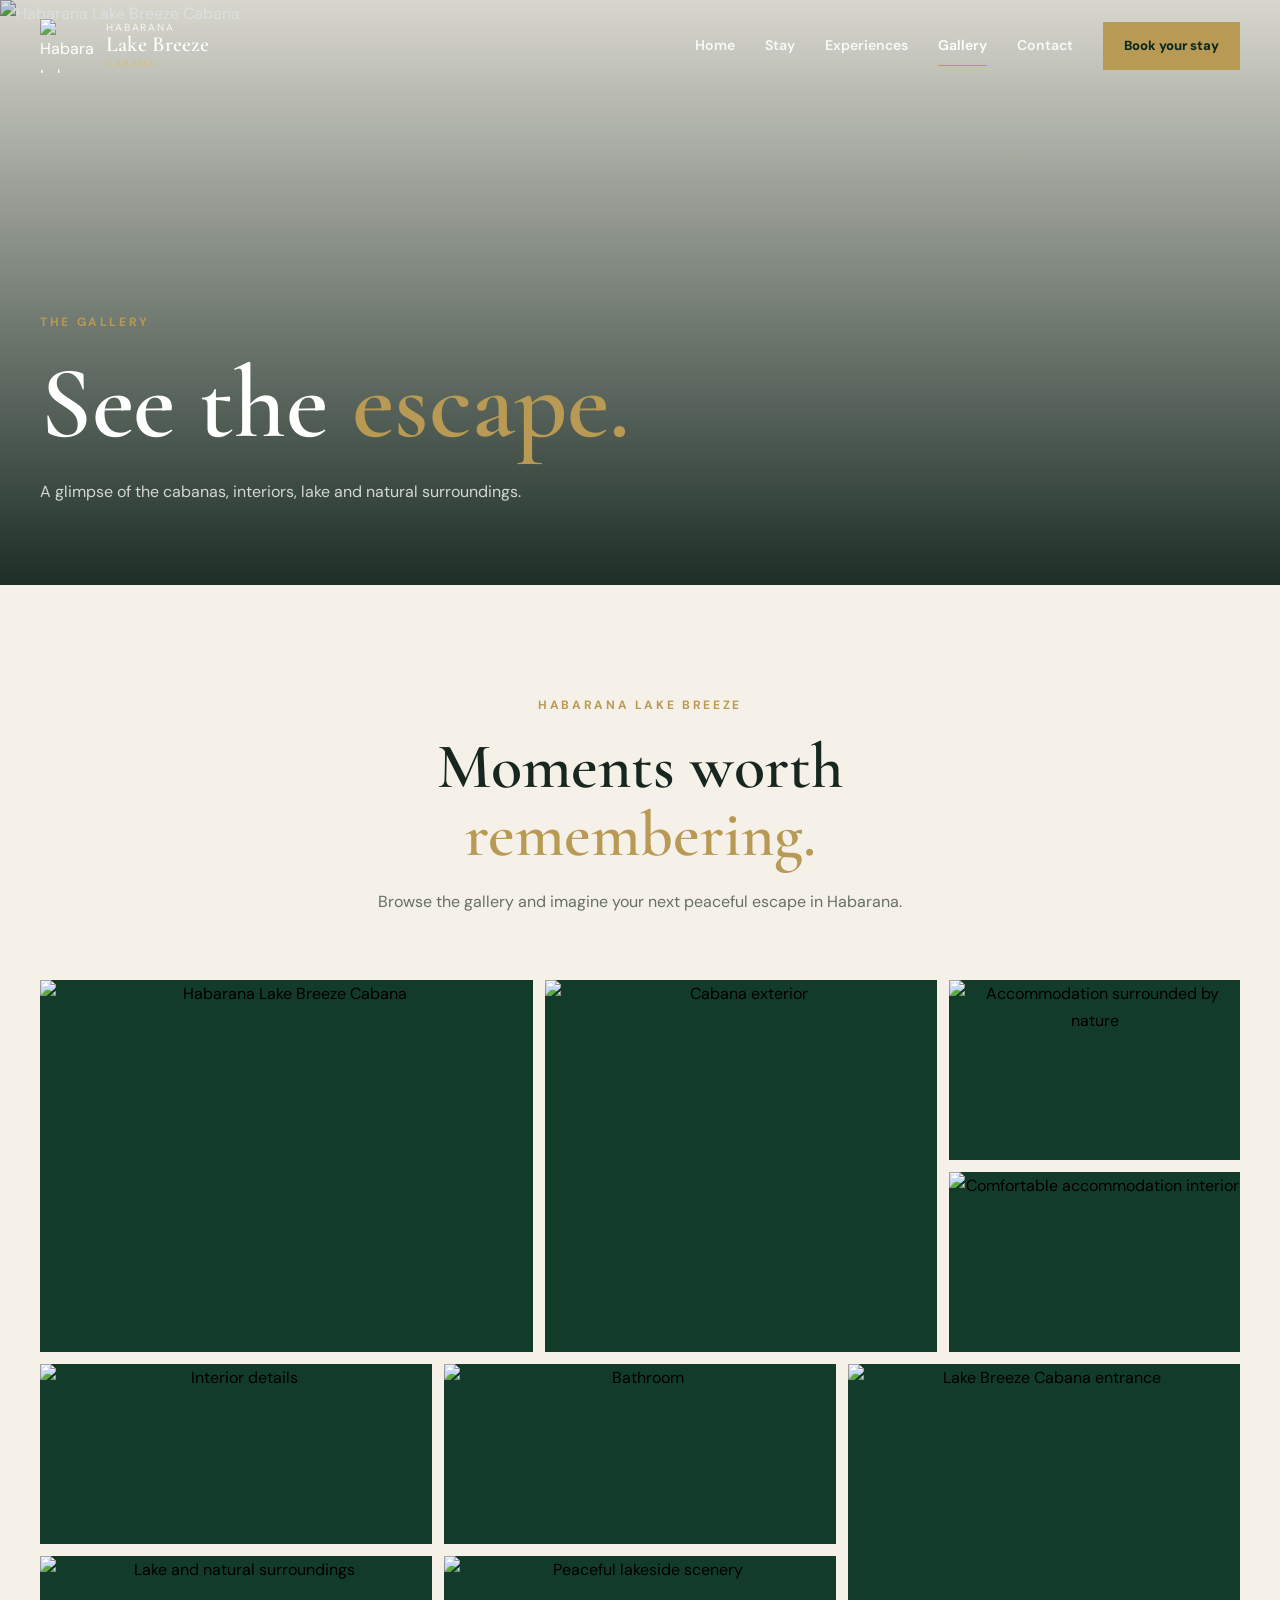
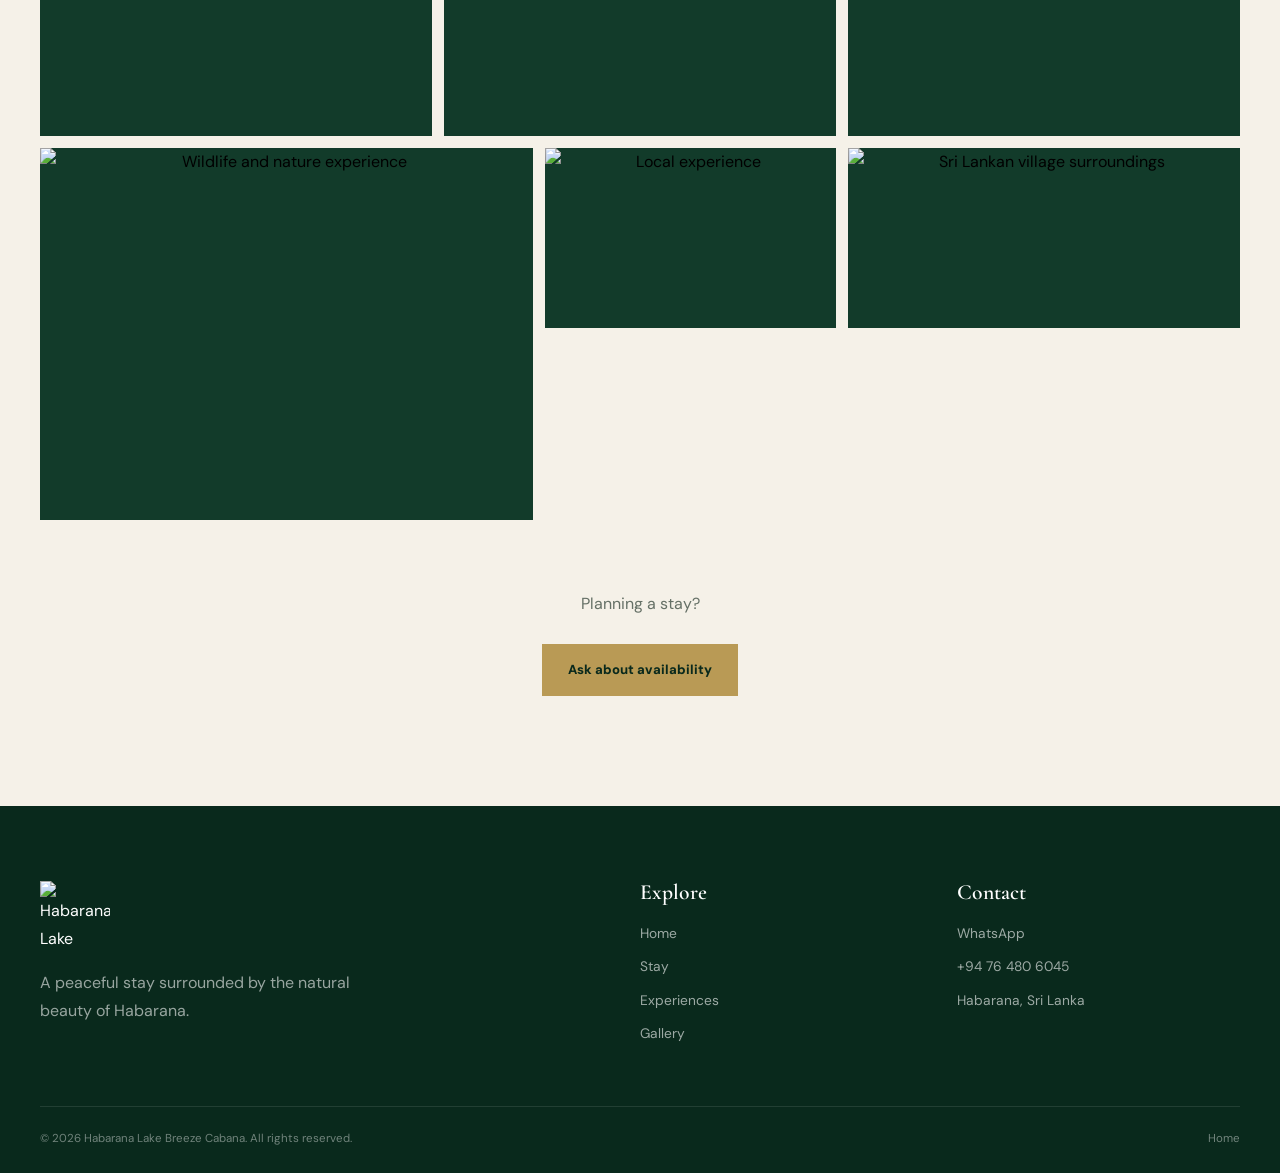
==== gallery.html @ 5d176e60 "Add gallery.html for image gallery page This file contains the HTML structure and styling for the ga" ====
<!DOCTYPE html>
<html lang="en">
<head>

    <meta charset="UTF-8">

    <meta
        name="viewport"
        content="width=device-width, initial-scale=1.0"
    >

    <meta
        name="description"
        content="Explore the accommodation, lake, nature and surroundings of Habarana Lake Breeze Cabana."
    >

    <meta
        name="author"
        content="Habarana Lake Breeze Cabana"
    >

    <meta
        property="og:title"
        content="Gallery | Habarana Lake Breeze Cabana"
    >

    <meta
        property="og:description"
        content="Take a look around Habarana Lake Breeze Cabana."
    >

    <meta
        property="og:image"
        content="images/cottage-1.jpg"
    >

    <meta
        name="theme-color"
        content="#123b2a"
    >

    <title>
        Gallery | Habarana Lake Breeze Cabana
    </title>

    <link
        rel="icon"
        href="favicon.png"
    >

    <link
        rel="preconnect"
        href="https://fonts.googleapis.com"
    >

    <link
        rel="preconnect"
        href="https://fonts.gstatic.com"
        crossorigin
    >

    <link
        href="https://fonts.googleapis.com/css2?family=Cormorant+Garamond:wght@400;500;600;700&family=DM+Sans:wght@400;500;600;700&display=swap"
        rel="stylesheet"
    >

    <link
        rel="stylesheet"
        href="css/style.css"
    >

    <style>

        /* =====================================================
           GALLERY PAGE
        ===================================================== */

        .page-hero {
            min-height: 65vh;

            position: relative;

            display: flex;
            align-items: flex-end;

            isolation: isolate;

            color: #fff;
        }

        .page-hero-image,
        .page-hero-overlay {
            position: absolute;
            inset: 0;

            z-index: -2;
        }

        .page-hero-image img {
            width: 100%;
            height: 100%;

            object-fit: cover;
        }

        .page-hero-overlay {
            z-index: -1;

            background:
                linear-gradient(
                    to top,
                    rgba(5,25,17,.9),
                    rgba(5,25,17,.12)
                );
        }

        .page-hero-content {
            padding-bottom: 80px;
        }

        .page-hero-content p:not(.eyebrow) {
            max-width: 650px;

            color: rgba(255,255,255,.78);

            margin-top: 20px;
        }


        /* Gallery intro */

        .gallery-intro {
            max-width: 750px;

            margin: 0 auto;

            text-align: center;
        }

        .gallery-intro p:not(.eyebrow) {
            margin-top: 20px;
        }


        /* Gallery */

        .full-gallery {
            margin-top: 65px;

            display: grid;

            grid-template-columns:
                repeat(12, 1fr);

            grid-auto-rows: 180px;

            gap: 12px;
        }

        .gallery-item {
            position: relative;

            overflow: hidden;

            border: 0;

            padding: 0;

            background: #123b2a;

            cursor: pointer;
        }

        .gallery-item img {
            width: 100%;
            height: 100%;

            object-fit: cover;

            transition:
                transform 700ms ease,
                filter 500ms ease;
        }

        .gallery-item:hover img {
            transform: scale(1.055);

            filter: brightness(.76);
        }

        .gallery-item::after {
            content: "View";

            position: absolute;

            left: 50%;
            top: 50%;

            transform:
                translate(-50%, -45%);

            opacity: 0;

            color: #fff;

            font-size: .72rem;
            font-weight: 800;

            letter-spacing: .14em;
            text-transform: uppercase;

            transition:
                opacity 300ms ease,
                transform 300ms ease;
        }

        .gallery-item:hover::after {
            opacity: 1;

            transform:
                translate(-50%, -50%);
        }


        /* Layout */

        .gallery-item:nth-child(1) {
            grid-column: span 5;
            grid-row: span 2;
        }

        .gallery-item:nth-child(2) {
            grid-column: span 4;
            grid-row: span 2;
        }

        .gallery-item:nth-child(3) {
            grid-column: span 3;
        }

        .gallery-item:nth-child(4) {
            grid-column: span 3;
        }

        .gallery-item:nth-child(5) {
            grid-column: span 4;
        }

        .gallery-item:nth-child(6) {
            grid-column: span 4;
        }

        .gallery-item:nth-child(7) {
            grid-column: span 4;
            grid-row: span 2;
        }

        .gallery-item:nth-child(8) {
            grid-column: span 4;
        }

        .gallery-item:nth-child(9) {
            grid-column: span 4;
        }

        .gallery-item:nth-child(10) {
            grid-column: span 5;
            grid-row: span 2;
        }

        .gallery-item:nth-child(11) {
            grid-column: span 3;
        }

        .gallery-item:nth-child(12) {
            grid-column: span 4;
        }


        /* Lightbox */

        .lightbox {
            position: fixed;

            inset: 0;

            z-index: 5000;

            display: flex;

            align-items: center;
            justify-content: center;

            padding: 25px;

            background:
                rgba(3, 17, 11, .96);

            opacity: 0;
            visibility: hidden;

            pointer-events: none;

            transition:
                opacity 300ms ease,
                visibility 300ms ease;
        }

        .lightbox.open {
            opacity: 1;
            visibility: visible;

            pointer-events: auto;
        }

        .lightbox-image {
            max-width: min(1200px, 92vw);
            max-height: 82vh;

            width: auto;
            height: auto;

            object-fit: contain;

            box-shadow:
                0 30px 100px rgba(0,0,0,.4);
        }

        .lightbox-caption {
            position: absolute;

            left: 50%;
            bottom: 30px;

            transform: translateX(-50%);

            width: min(700px, 80vw);

            text-align: center;

            color: rgba(255,255,255,.78);

            font-size: .85rem;
        }

        .lightbox-close,
        .lightbox-prev,
        .lightbox-next {
            position: absolute;

            display: grid;

            place-items: center;

            border: 1px solid rgba(255,255,255,.22);

            background:
                rgba(255,255,255,.07);

            color: #fff;

            transition:
                background 200ms ease,
                transform 200ms ease;
        }

        .lightbox-close {
            top: 22px;
            right: 22px;

            width: 48px;
            height: 48px;

            font-size: 1.4rem;
        }

        .lightbox-prev,
        .lightbox-next {
            top: 50%;

            width: 50px;
            height: 50px;

            transform: translateY(-50%);

            font-size: 1.3rem;
        }

        .lightbox-prev {
            left: 22px;
        }

        .lightbox-next {
            right: 22px;
        }

        .lightbox-close:hover,
        .lightbox-prev:hover,
        .lightbox-next:hover {
            background:
                rgba(255,255,255,.15);
        }

        .lightbox-prev:active,
        .lightbox-next:active {
            transform:
                translateY(-50%) scale(.94);
        }


        /* Counter */

        .lightbox-counter {
            position: absolute;

            top: 30px;
            left: 50%;

            transform: translateX(-50%);

            color: rgba(255,255,255,.55);

            font-size: .72rem;
            font-weight: 700;

            letter-spacing: .12em;
        }


        /* CTA */

        .gallery-cta {
            margin-top: 70px;

            text-align: center;
        }


        @media (max-width: 900px) {

            .full-gallery {
                grid-template-columns:
                    repeat(6, 1fr);

                grid-auto-rows: 160px;
            }

            .gallery-item:nth-child(n) {
                grid-column: span 3;
                grid-row: span 1;
            }

            .gallery-item:nth-child(1),
            .gallery-item:nth-child(2),
            .gallery-item:nth-child(7),
            .gallery-item:nth-child(10) {
                grid-column: span 6;
                grid-row: span 2;
            }

            .lightbox-prev {
                left: 10px;
            }

            .lightbox-next {
                right: 10px;
            }

        }


        @media (max-width: 600px) {

            .page-hero {
                min-height: 580px;
            }

            .page-hero-content {
                padding-bottom: 55px;
            }

            .full-gallery {
                grid-template-columns:
                    repeat(2, 1fr);

                grid-auto-rows: 150px;

                gap: 8px;
            }

            .gallery-item:nth-child(n) {
                grid-column: span 1;
                grid-row: span 1;
            }

            .gallery-item:nth-child(1),
            .gallery-item:nth-child(4),
            .gallery-item:nth-child(7),
            .gallery-item:nth-child(10) {
                grid-column: span 2;
                grid-row: span 2;
            }

            .lightbox {
                padding: 15px;
            }

            .lightbox-image {
                max-width: 94vw;
                max-height: 72vh;
            }

            .lightbox-prev,
            .lightbox-next {
                width: 42px;
                height: 42px;

                top: auto;
                bottom: 70px;
            }

            .lightbox-prev {
                left: 25%;
            }

            .lightbox-next {
                right: 25%;
            }

            .lightbox-counter {
                top: 25px;
            }

            .lightbox-caption {
                bottom: 22px;

                font-size: .72rem;
            }

        }

    </style>

</head>


<body>


<!-- =====================================================
     HEADER
===================================================== -->

<header
    class="site-header"
    id="siteHeader"
>

    <div class="container header-inner">

        <a
            href="index.html"
            class="brand"
            aria-label="Habarana Lake Breeze Cabana home"
        >

            <img
                src="images/logo.png"
                alt="Habarana Lake Breeze Cabana logo"
                class="brand-logo"
            >

            <div class="brand-text">

                <span>
                    Habarana
                </span>

                <strong>
                    Lake Breeze
                </strong>

                <small>
                    Cabana
                </small>

            </div>

        </a>


        <button
            class="menu-toggle"
            id="menuToggle"
            type="button"
            aria-label="Open navigation menu"
            aria-expanded="false"
        >

            <span></span>
            <span></span>
            <span></span>

        </button>


        <nav
            class="main-nav"
            id="mainNav"
            aria-label="Main navigation"
        >

            <a
                href="index.html"
                class="nav-link"
            >
                Home
            </a>

            <a
                href="rooms.html"
                class="nav-link"
            >
                Stay
            </a>

            <a
                href="activities.html"
                class="nav-link"
            >
                Experiences
            </a>

            <a
                href="gallery.html"
                class="nav-link active"
            >
                Gallery
            </a>

            <a
                href="contact.html"
                class="nav-link"
            >
                Contact
            </a>

            <a
                href="https://wa.me/94764806045"
                class="nav-book"
                target="_blank"
                rel="noopener noreferrer"
            >
                Book your stay
            </a>

        </nav>

    </div>

</header>


<main>


<!-- =====================================================
     HERO
===================================================== -->

<section class="page-hero">

    <div class="page-hero-image">

        <img
            src="images/cottage-1.jpg"
            alt="Habarana Lake Breeze Cabana"
        >

    </div>


    <div class="page-hero-overlay"></div>


    <div class="container page-hero-content">

        <p class="eyebrow">
            The gallery
        </p>

        <h1>
            See the
            <span>escape.</span>
        </h1>

        <p>
            A glimpse of the cabanas, interiors,
            lake and natural surroundings.
        </p>

    </div>

</section>


<!-- =====================================================
     GALLERY
===================================================== -->

<section class="section">

    <div class="container">

        <div class="gallery-intro">

            <p class="eyebrow">
                Habarana Lake Breeze
            </p>

            <h2>
                Moments worth
                <span>remembering.</span>
            </h2>

            <p>
                Browse the gallery and imagine your
                next peaceful escape in Habarana.
            </p>

        </div>


        <div
            class="full-gallery"
            id="fullGallery"
        >


            <button
                class="gallery-item"
                type="button"
                data-image="images/cottage-1.jpg"
                data-caption="Habarana Lake Breeze Cabana"
            >

                <img
                    src="images/cottage-1.jpg"
                    alt="Habarana Lake Breeze Cabana"
                    loading="lazy"
                >

            </button>


            <button
                class="gallery-item"
                type="button"
                data-image="images/cottage-2.jpg"
                data-caption="Cabana exterior"
            >

                <img
                    src="images/cottage-2.jpg"
                    alt="Cabana exterior"
                    loading="lazy"
                >

            </button>


            <button
                class="gallery-item"
                type="button"
                data-image="images/cottage-3.jpg"
                data-caption="Accommodation surrounded by nature"
            >

                <img
                    src="images/cottage-3.jpg"
                    alt="Accommodation surrounded by nature"
                    loading="lazy"
                >

            </button>


            <button
                class="gallery-item"
                type="button"
                data-image="images/interior-1.jpg"
                data-caption="Comfortable interior"
            >

                <img
                    src="images/interior-1.jpg"
                    alt="Comfortable accommodation interior"
                    loading="lazy"
                >

            </button>


            <button
                class="gallery-item"
                type="button"
                data-image="images/interior-2.jpg"
                data-caption="Interior details"
            >

                <img
                    src="images/interior-2.jpg"
                    alt="Interior details"
                    loading="lazy"
                >

            </button>


            <button
                class="gallery-item"
                type="button"
                data-image="images/bathroom.jpg"
                data-caption="Bathroom"
            >

                <img
                    src="images/bathroom.jpg"
                    alt="Bathroom"
                    loading="lazy"
                >

            </button>


            <button
                class="gallery-item"
                type="button"
                data-image="images/entrance.jpg"
                data-caption="Lake Breeze Cabana entrance"
            >

                <img
                    src="images/entrance.jpg"
                    alt="Lake Breeze Cabana entrance"
                    loading="lazy"
                >

            </button>


            <button
                class="gallery-item"
                type="button"
                data-image="images/lake-1.jpg"
                data-caption="Lake and natural surroundings"
            >

                <img
                    src="images/lake-1.jpg"
                    alt="Lake and natural surroundings"
                    loading="lazy"
                >

            </button>


            <button
                class="gallery-item"
                type="button"
                data-image="images/lake-2.jpg"
                data-caption="Peaceful lakeside scenery"
            >

                <img
                    src="images/lake-2.jpg"
                    alt="Peaceful lakeside scenery"
                    loading="lazy"
                >

            </button>


            <button
                class="gallery-item"
                type="button"
                data-image="images/activity-1.jpg"
                data-caption="Wildlife and nature experience"
            >

                <img
                    src="images/activity-1.jpg"
                    alt="Wildlife and nature experience"
                    loading="lazy"
                >

            </button>


            <button
                class="gallery-item"
                type="button"
                data-image="images/activity-2.jpg"
                data-caption="Local experience"
            >

                <img
                    src="images/activity-2.jpg"
                    alt="Local experience"
                    loading="lazy"
                >

            </button>


            <button
                class="gallery-item"
                type="button"
                data-image="images/village.jpg"
                data-caption="Sri Lankan village surroundings"
            >

                <img
                    src="images/village.jpg"
                    alt="Sri Lankan village surroundings"
                    loading="lazy"
                >

            </button>


        </div>


        <div class="gallery-cta">

            <p>
                Planning a stay?
            </p>

            <br>

            <a
                href="https://wa.me/94764806045"
                class="btn btn-primary"
                target="_blank"
                rel="noopener noreferrer"
            >
                Ask about availability
            </a>

        </div>

    </div>

</section>

</main>


<!-- =====================================================
     LIGHTBOX
===================================================== -->

<div
    class="lightbox"
    id="lightbox"
    role="dialog"
    aria-modal="true"
    aria-label="Image viewer"
>

    <button
        class="lightbox-close"
        id="lightboxClose"
        type="button"
        aria-label="Close image viewer"
    >
        ×
    </button>


    <button
        class="lightbox-prev"
        id="lightboxPrev"
        type="button"
        aria-label="Previous image"
    >
        ←
    </button>


    <img
        class="lightbox-image"
        id="lightboxImage"
        src=""
        alt=""
    >


    <button
        class="lightbox-next"
        id="lightboxNext"
        type="button"
        aria-label="Next image"
    >
        →
    </button>


    <div
        class="lightbox-counter"
        id="lightboxCounter"
    >
        1 / 1
    </div>


    <p
        class="lightbox-caption"
        id="lightboxCaption"
    ></p>

</div>


<!-- =====================================================
     FOOTER
===================================================== -->

<footer class="site-footer">

    <div class="container footer-grid">

        <div class="footer-brand">

            <img
                src="images/logo.png"
                alt="Habarana Lake Breeze Cabana"
            >

            <p>
                A peaceful stay surrounded by
                the natural beauty of Habarana.
            </p>

        </div>


        <div class="footer-column">

            <h3>
                Explore
            </h3>

            <a href="index.html">
                Home
            </a>

            <a href="rooms.html">
                Stay
            </a>

            <a href="activities.html">
                Experiences
            </a>

            <a href="gallery.html">
                Gallery
            </a>

        </div>


        <div class="footer-column">

            <h3>
                Contact
            </h3>

            <a
                href="https://wa.me/94764806045"
                target="_blank"
                rel="noopener noreferrer"
            >
                WhatsApp
            </a>

            <a href="tel:+94764806045">
                +94 76 480 6045
            </a>

            <a href="contact.html">
                Habarana, Sri Lanka
            </a>

        </div>

    </div>


    <div class="container footer-bottom">

        <p>
            © <span id="currentYear"></span>
            Habarana Lake Breeze Cabana.
            All rights reserved.
        </p>

        <a href="index.html">
            Home
        </a>

    </div>

</footer>


<button
    class="back-to-top"
    id="backToTop"
    type="button"
    aria-label="Back to top"
>
    ↑
</button>


<script src="js/script.js"></script>


<!-- =====================================================
     GALLERY JAVASCRIPT
===================================================== -->

<script>

"use strict";


const galleryItems =
    Array.from(
        document.querySelectorAll(".gallery-item")
    );

const lightbox =
    document.getElementById("lightbox");

const lightboxImage =
    document.getElementById("lightboxImage");

const lightboxCaption =
    document.getElementById("lightboxCaption");

const lightboxCounter =
    document.getElementById("lightboxCounter");

const lightboxClose =
    document.getElementById("lightboxClose");

const lightboxPrev =
    document.getElementById("lightboxPrev");

const lightboxNext =
    document.getElementById("lightboxNext");


let currentImage = 0;


function showImage(index) {

    if (!galleryItems.length) {
        return;
    }

    currentImage =
        (index + galleryItems.length)
        % galleryItems.length;


    const item =
        galleryItems[currentImage];

    const image =
        item.dataset.image;

    const caption =
        item.dataset.caption || "";


    lightboxImage.src = image;

    lightboxImage.alt = caption;

    lightboxCaption.textContent =
        caption;

    lightboxCounter.textContent =
        `${currentImage + 1} / ${galleryItems.length}`;

}


function openLightbox(index) {

    showImage(index);

    lightbox.classList.add("open");

    document.body.classList.add(
        "menu-open"
    );

    lightboxClose.focus();

}


function closeLightbox() {

    lightbox.classList.remove("open");

    document.body.classList.remove(
        "menu-open"
    );

    lightboxImage.src = "";

}


function nextImage() {

    showImage(currentImage + 1);

}


function previousImage() {

    showImage(currentImage - 1);

}


galleryItems.forEach(
    (item, index) => {

        item.addEventListener(
            "click",
            () => openLightbox(index)
        );

    }
);


lightboxClose.addEventListener(
    "click",
    closeLightbox
);


lightboxNext.addEventListener(
    "click",
    nextImage
);


lightboxPrev.addEventListener(
    "click",
    previousImage
);


lightbox.addEventListener(
    "click",
    event => {

        if (
            event.target === lightbox
        ) {
            closeLightbox();
        }

    }
);


document.addEventListener(
    "keydown",
    event => {

        if (
            !lightbox.classList.contains("open")
        ) {
            return;
        }


        if (event.key === "Escape") {
            closeLightbox();
        }


        if (event.key === "ArrowRight") {
            nextImage();
        }


        if (event.key === "ArrowLeft") {
            previousImage();
        }

    }
);


/* Touch swipe support */

let touchStartX = 0;
let touchEndX = 0;


lightbox.addEventListener(
    "touchstart",
    event => {

        touchStartX =
            event.changedTouches[0].screenX;

    },
    { passive: true }
);


lightbox.addEventListener(
    "touchend",
    event => {

        touchEndX =
            event.changedTouches[0].screenX;


        const difference =
            touchEndX - touchStartX;


        if (Math.abs(difference) < 50) {
            return;
        }


        if (difference < 0) {
            nextImage();
        } else {
            previousImage();
        }

    },
    { passive: true }
);

</script>

</body>
  </html>
---- css/style.css ----
/* =========================================================
   HABARANA LAKE BREEZE CABANA
   MASTER STYLESHEET
========================================================= */

/* =========================================================
   1. RESET
========================================================= */

*,
*::before,
*::after {
    box-sizing: border-box;
    margin: 0;
    padding: 0;
}

html {
    scroll-behavior: smooth;
}

body {
    font-family: "DM Sans", sans-serif;
    background: #f5f1e8;
    color: #17271f;
    line-height: 1.7;
    overflow-x: hidden;
}

body.menu-open {
    overflow: hidden;
}

img {
    display: block;
    width: 100%;
    max-width: 100%;
}

a {
    color: inherit;
    text-decoration: none;
}

button,
input,
textarea,
select {
    font: inherit;
}

button {
    cursor: pointer;
}

::selection {
    background: #1d563d;
    color: #fff;
}


/* =========================================================
   2. VARIABLES
========================================================= */

:root {
    --green-950: #09291c;
    --green-900: #0d3323;
    --green-800: #123b2a;
    --green-700: #1d563d;
    --green-600: #2d6a4b;

    --cream: #f5f1e8;
    --cream-light: #fbf9f3;
    --cream-dark: #e9e1d1;

    --gold: #b99a55;
    --gold-light: #d4bd82;

    --text: #17271f;
    --muted: #657066;
    --white: #ffffff;

    --container: 1200px;

    --shadow-soft:
        0 20px 60px rgba(9, 41, 28, 0.08);

    --shadow-card:
        0 18px 50px rgba(9, 41, 28, 0.10);

    --transition:
        300ms cubic-bezier(.2,.8,.2,1);
}


/* =========================================================
   3. GLOBAL
========================================================= */

.container {
    width: min(
        calc(100% - 40px),
        var(--container)
    );

    margin-inline: auto;
}

.section {
    padding: 110px 0;
}

.eyebrow {
    color: var(--gold);
    font-size: 0.75rem;
    font-weight: 700;
    letter-spacing: 0.22em;
    text-transform: uppercase;
    margin-bottom: 18px;
}

h1,
h2,
h3 {
    font-family: "Cormorant Garamond", serif;
    font-weight: 600;
    line-height: 1.05;
}

h1 {
    font-size: clamp(4rem, 8vw, 7.8rem);
}

h2 {
    font-size: clamp(3rem, 5vw, 5.2rem);
}

h3 {
    font-size: 2rem;
}

h1 span,
h2 span {
    color: var(--gold);
}

p {
    color: var(--muted);
}

.text-link {
    display: inline-flex;
    align-items: center;
    gap: 10px;

    color: var(--green-800);

    font-weight: 700;

    border-bottom: 1px solid var(--gold);

    padding-bottom: 5px;

    transition:
        gap var(--transition),
        color var(--transition);
}

.text-link:hover {
    gap: 16px;
    color: var(--green-600);
}


/* =========================================================
   4. HEADER
========================================================= */

.site-header {
    position: fixed;
    inset: 0 0 auto 0;
    z-index: 1000;

    transition:
        background var(--transition),
        box-shadow var(--transition),
        padding var(--transition);
}

.site-header.scrolled {
    background: rgba(9, 41, 28, 0.94);
    backdrop-filter: blur(18px);
    box-shadow: 0 10px 40px rgba(0, 0, 0, 0.12);
}

.header-inner {
    min-height: 92px;

    display: flex;
    align-items: center;
    justify-content: space-between;

    gap: 30px;
}

.brand {
    display: flex;
    align-items: center;
    gap: 12px;

    color: #fff;

    z-index: 1002;
}

.brand-logo {
    width: 54px;
    height: 54px;

    object-fit: contain;
}

.brand-text {
    display: flex;
    flex-direction: column;

    line-height: 1;
}

.brand-text span {
    font-size: 0.65rem;
    letter-spacing: 0.18em;
    text-transform: uppercase;
    opacity: 0.8;
}

.brand-text strong {
    font-family: "Cormorant Garamond", serif;
    font-size: 1.35rem;
    font-weight: 600;
}

.brand-text small {
    color: var(--gold-light);
    font-size: 0.6rem;
    letter-spacing: 0.2em;
    text-transform: uppercase;
    margin-top: 4px;
}

.main-nav {
    display: flex;
    align-items: center;
    gap: 30px;
}

.nav-link {
    position: relative;

    color: rgba(255,255,255,.88);

    font-size: 0.88rem;
    font-weight: 600;

    transition: color var(--transition);
}

.nav-link::after {
    content: "";

    position: absolute;
    left: 0;
    bottom: -8px;

    width: 0;
    height: 1px;

    background: var(--gold);

    transition: width var(--transition);
}

.nav-link:hover,
.nav-link.active {
    color: #fff;
}

.nav-link:hover::after,
.nav-link.active::after {
    width: 100%;
}

.nav-book {
    background: var(--gold);
    color: var(--green-950);

    padding: 13px 21px;

    font-size: 0.82rem;
    font-weight: 800;

    transition:
        transform var(--transition),
        background var(--transition);
}

.nav-book:hover {
    transform: translateY(-2px);
    background: var(--gold-light);
}

.menu-toggle {
    display: none;

    width: 46px;
    height: 46px;

    border: 1px solid rgba(255,255,255,.35);
    background: transparent;

    align-items: center;
    justify-content: center;
    flex-direction: column;
    gap: 5px;

    z-index: 1002;
}

.menu-toggle span {
    width: 20px;
    height: 1px;
    background: #fff;

    transition:
        transform var(--transition),
        opacity var(--transition);
}

.menu-toggle.active span:nth-child(1) {
    transform: translateY(6px) rotate(45deg);
}

.menu-toggle.active span:nth-child(2) {
    opacity: 0;
}

.menu-toggle.active span:nth-child(3) {
    transform: translateY(-6px) rotate(-45deg);
}


/* =========================================================
   5. HERO
========================================================= */

.hero {
    position: relative;

    min-height: 100svh;

    display: flex;
    align-items: center;

    isolation: isolate;

    color: #fff;
}

.hero-background,
.hero-overlay {
    position: absolute;
    inset: 0;

    z-index: -2;
}

.hero-background img {
    width: 100%;
    height: 100%;

    object-fit: cover;
}

.hero-overlay {
    z-index: -1;

    background:
        linear-gradient(
            90deg,
            rgba(4, 24, 16, 0.84) 0%,
            rgba(4, 24, 16, 0.54) 45%,
            rgba(4, 24, 16, 0.18) 100%
        );
}

.hero-content {
    padding-top: 90px;
    max-width: 850px;
}

.hero .eyebrow {
    color: var(--gold-light);
}

.hero-description {
    max-width: 650px;

    margin-top: 28px;

    color: rgba(255,255,255,.82);

    font-size: clamp(1rem, 1.5vw, 1.2rem);
}

.hero-actions {
    display: flex;
    flex-wrap: wrap;
    gap: 14px;

    margin-top: 38px;
}

.btn {
    display: inline-flex;

    align-items: center;
    justify-content: center;

    min-height: 52px;

    padding: 0 25px;

    border: 1px solid transparent;

    font-size: 0.82rem;
    font-weight: 800;

    transition:
        transform var(--transition),
        background var(--transition),
        color var(--transition),
        border-color var(--transition);
}

.btn:hover {
    transform: translateY(-3px);
}

.btn-primary {
    background: var(--gold);
    color: var(--green-950);
}

.btn-primary:hover {
    background: var(--gold-light);
}

.btn-outline {
    color: #fff;
    border-color: rgba(255,255,255,.55);
}

.btn-outline:hover {
    background: #fff;
    color: var(--green-900);
}

.btn-outline-dark {
    color: var(--green-900);
    border-color: var(--green-900);
}

.btn-outline-dark:hover {
    background: var(--green-900);
    color: #fff;
}

.btn-light {
    background: #fff;
    color: var(--green-900);
}

.scroll-indicator {
    position: absolute;

    bottom: 34px;
    left: 50%;

    transform: translateX(-50%);

    display: flex;
    flex-direction: column;
    align-items: center;
    gap: 8px;

    color: rgba(255,255,255,.75);

    font-size: 0.65rem;
    letter-spacing: 0.18em;
    text-transform: uppercase;
}

.scroll-line {
    width: 1px;
    height: 48px;

    background: rgba(255,255,255,.5);
}


/* =========================================================
   6. WELCOME
========================================================= */

.welcome {
    background: var(--cream-light);
}

.two-column {
    display: grid;

    grid-template-columns:
        minmax(0, 1.05fr)
        minmax(0, .95fr);

    gap: 90px;

    align-items: center;
}

.section-image {
    position: relative;
}

.section-image::after {
    content: "";

    position: absolute;

    width: 45%;
    height: 45%;

    right: -22px;
    bottom: -22px;

    border: 1px solid var(--gold);

    z-index: -1;
}

.section-image img {
    aspect-ratio: 4 / 5;
    object-fit: cover;
}

.section-content {
    max-width: 540px;
}

.section-content p:not(.eyebrow) {
    margin-top: 20px;
}


/* =========================================================
   7. STAY
========================================================= */

.stay-section {
    background: var(--cream);
}

.section-heading {
    display: flex;
    justify-content: space-between;
    align-items: end;

    gap: 40px;

    margin-bottom: 55px;
}

.section-heading > div {
    max-width: 760px;
}

.room-grid {
    display: grid;

    grid-template-columns:
        repeat(3, minmax(0, 1fr));

    gap: 24px;
}

.room-card {
    background: var(--cream-light);

    box-shadow: var(--shadow-card);

    transition:
        transform var(--transition),
        box-shadow var(--transition);
}

.room-card:hover {
    transform: translateY(-7px);

    box-shadow:
        0 25px 70px rgba(9,41,28,.14);
}

.room-image {
    overflow: hidden;
}

.room-image img {
    aspect-ratio: 4 / 3;
    object-fit: cover;

    transition: transform 700ms ease;
}

.room-card:hover .room-image img {
    transform: scale(1.05);
}

.room-info {
    padding: 30px;
}

.card-label {
    color: var(--gold);

    font-size: 0.68rem;
    font-weight: 800;

    letter-spacing: .16em;
    text-transform: uppercase;
}

.room-info h3 {
    margin-top: 8px;
}

.room-info p:not(.card-label) {
    margin: 13px 0 20px;
}

.room-info a {
    color: var(--green-700);

    font-size: .82rem;
    font-weight: 800;
}


/* =========================================================
   8. FEATURE
========================================================= */

.feature-section {
    display: grid;

    grid-template-columns: 1fr 1fr;

    min-height: 680px;

    background: var(--green-900);
}

.feature-image {
    min-height: 500px;
}

.feature-image img {
    width: 100%;
    height: 100%;

    object-fit: cover;
}

.feature-content {
    display: flex;
    flex-direction: column;
    justify-content: center;

    padding:
        clamp(50px, 8vw, 110px);
}

.feature-content h2 {
    color: #fff;

    max-width: 650px;
}

.feature-content p:not(.eyebrow) {
    color: rgba(255,255,255,.68);

    max-width: 550px;

    margin-top: 20px;
}

.feature-content .btn {
    align-self: flex-start;
    margin-top: 35px;
}


/* =========================================================
   9. EXPERIENCES
========================================================= */

.experiences {
    background: var(--cream-light);
}

.section-heading.centered {
    display: block;

    max-width: 720px;

    margin-inline: auto;

    text-align: center;
}

.section-heading.centered > p {
    margin-top: 18px;
}

.experience-grid {
    display: grid;

    grid-template-columns:
        repeat(3, minmax(0, 1fr));

    gap: 22px;

    margin-top: 55px;
}

.experience-card {
    position: relative;

    min-height: 480px;

    overflow: hidden;

    background: var(--green-900);
}

.experience-card::after {
    content: "";

    position: absolute;
    inset: 0;

    background:
        linear-gradient(
            to top,
            rgba(4,22,14,.92),
            rgba(4,22,14,.05) 70%
        );
}

.experience-card img {
    width: 100%;
    height: 100%;

    object-fit: cover;

    transition: transform 700ms ease;
}

.experience-card:hover img {
    transform: scale(1.06);
}

.experience-card > div {
    position: absolute;

    left: 28px;
    right: 28px;
    bottom: 28px;

    z-index: 2;
}

.experience-card span {
    color: var(--gold-light);

    font-size: .68rem;
    font-weight: 800;

    letter-spacing: .16em;
    text-transform: uppercase;
}

.experience-card h3 {
    color: #fff;

    margin: 5px 0 12px;
}

.experience-card a {
    color: #fff;

    font-size: .8rem;
    font-weight: 700;
}


/* =========================================================
   10. GALLERY
========================================================= */

.gallery-preview {
    background: var(--cream);
}

.gallery-grid {
    display: grid;

    grid-template-columns:
        repeat(12, 1fr);

    grid-auto-rows: 180px;

    gap: 12px;
}

.gallery-grid img {
    height: 100%;

    object-fit: cover;

    transition:
        transform 500ms ease,
        filter 500ms ease;
}

.gallery-grid img:hover {
    transform: scale(1.015);
    filter: brightness(.9);
}

.gallery-grid img:nth-child(1) {
    grid-column: span 5;
    grid-row: span 2;
}

.gallery-grid img:nth-child(2) {
    grid-column: span 4;
    grid-row: span 2;
}

.gallery-grid img:nth-child(3) {
    grid-column: span 3;
}

.gallery-grid img:nth-child(4) {
    grid-column: span 3;
}

.gallery-grid img:nth-child(5) {
    grid-column: span 4;
}


/* =========================================================
   11. LOCATION
========================================================= */

.location-section {
    background:
        linear-gradient(
            135deg,
            var(--cream-light),
            #eae2d2
        );

    padding: 100px 0;
}

.location-inner {
    display: grid;

    grid-template-columns:
        1.2fr .8fr;

    gap: 80px;

    align-items: center;
}

.location-inner h2 {
    max-width: 650px;
}

.location-inner > div:first-child > p:not(.eyebrow) {
    max-width: 550px;

    margin: 20px 0 30px;
}

.location-card {
    background: var(--green-900);
    color: #fff;

    padding: 45px;

    box-shadow: var(--shadow-soft);
}

.location-icon {
    font-size: 1.5rem;

    margin-bottom: 20px;
}

.location-card h3 {
    color: #fff;
}

.location-card p {
    color: rgba(255,255,255,.65);

    margin: 15px 0 20px;
}

.location-card a {
    color: var(--gold-light);

    font-weight: 700;
}


/* =========================================================
   12. BOOKING CTA
========================================================= */

.booking-cta {
    padding: 120px 20px;

    background: var(--cream-light);

    text-align: center;
}

.booking-cta > .container {
    max-width: 850px;
}

.booking-cta h2 {
    max-width: 760px;
    margin-inline: auto;
}

.booking-cta p:not(.eyebrow) {
    max-width: 600px;

    margin:
        22px auto 0;
}

.booking-cta .hero-actions {
    justify-content: center;
}


/* =========================================================
   13. FOOTER
========================================================= */

.site-footer {
    background: var(--green-950);

    color: #fff;

    padding: 75px 0 25px;
}

.footer-grid {
    display: grid;

    grid-template-columns:
        1.5fr .7fr .8fr;

    gap: 70px;
}

.footer-brand img {
    width: 70px;
    height: 70px;

    object-fit: contain;

    margin-bottom: 18px;
}

.footer-brand p {
    max-width: 330px;

    color: rgba(255,255,255,.58);
}

.footer-column {
    display: flex;
    flex-direction: column;

    align-items: flex-start;

    gap: 10px;
}

.footer-column h3 {
    color: #fff;

    font-size: 1.35rem;

    margin-bottom: 8px;
}

.footer-column a {
    color: rgba(255,255,255,.6);

    font-size: .86rem;

    transition: color var(--transition);
}

.footer-column a:hover {
    color: var(--gold-light);
}

.footer-bottom {
    display: flex;
    justify-content: space-between;

    gap: 20px;

    border-top:
        1px solid rgba(255,255,255,.1);

    margin-top: 60px;
    padding-top: 22px;
}

.footer-bottom p,
.footer-bottom a {
    color: rgba(255,255,255,.42);

    font-size: .72rem;
}

.footer-bottom a:hover {
    color: #fff;
}


/* =========================================================
   14. BACK TO TOP
========================================================= */

.back-to-top {
    position: fixed;

    right: 22px;
    bottom: 22px;

    width: 46px;
    height: 46px;

    display: grid;
    place-items: center;

    border: 0;

    background: var(--green-900);
    color: #fff;

    box-shadow: var(--shadow-soft);

    opacity: 0;
    visibility: hidden;

    transform: translateY(15px);

    transition:
        opacity var(--transition),
        visibility var(--transition),
        transform var(--transition);
}

.back-to-top.visible {
    opacity: 1;
    visibility: visible;

    transform: translateY(0);
}

.back-to-top:hover {
    background: var(--gold);
    color: var(--green-950);
}


/* =========================================================
   15. REVEAL ANIMATION
========================================================= */

.reveal {
    opacity: 0;
    transform: translateY(25px);

    transition:
        opacity 800ms ease,
        transform 800ms ease;
}

.reveal.visible {
    opacity: 1;
    transform: translateY(0);
}


/* =========================================================
   16. MOBILE
========================================================= */

@media (max-width: 900px) {

    .section {
        padding: 80px 0;
    }

    .menu-toggle {
        display: flex;
    }

    .main-nav {
        position: fixed;

        inset: 0;

        width: 100%;
        height: 100svh;

        background: var(--green-950);

        display: flex;
        flex-direction: column;

        justify-content: center;
        align-items: center;

        gap: 28px;

        opacity: 0;
        visibility: hidden;

        pointer-events: none;

        transition:
            opacity var(--transition),
            visibility var(--transition);
    }

    .main-nav.open {
        opacity: 1;
        visibility: visible;

        pointer-events: auto;
    }

    .nav-link {
        font-family: "Cormorant Garamond", serif;

        font-size: 2rem;
    }

    .nav-book {
        margin-top: 10px;

        padding: 15px 25px;
    }

    .two-column {
        grid-template-columns: 1fr;

        gap: 60px;
    }

    .section-content {
        max-width: 700px;
    }

    .room-grid,
    .experience-grid {
        grid-template-columns: 1fr 1fr;
    }

    .feature-section {
        grid-template-columns: 1fr;
    }

    .feature-image {
        min-height: 450px;
    }

    .location-inner {
        grid-template-columns: 1fr;

        gap: 50px;
    }

    .footer-grid {
        grid-template-columns: 1fr 1fr;
    }

    .footer-brand {
        grid-column: 1 / -1;
    }
}


/* =========================================================
   17. SMALL TABLETS / PHONES
========================================================= */

@media (max-width: 620px) {

    .container {
        width: min(
            calc(100% - 30px),
            var(--container)
        );
    }

    .header-inner {
        min-height: 78px;
    }

    .brand-logo {
        width: 45px;
        height: 45px;
    }

    .brand-text strong {
        font-size: 1.15rem;
    }

    .hero {
        min-height: 760px;
    }

    .hero-content {
        padding-top: 80px;
    }

    h1 {
        font-size: clamp(3.5rem, 17vw, 5.5rem);
    }

    h2 {
        font-size: clamp(2.8rem, 13vw, 4rem);
    }

    .hero-description {
        font-size: .95rem;
    }

    .hero-actions {
        flex-direction: column;
        align-items: stretch;
    }

    .hero-actions .btn {
        width: 100%;
    }

    .scroll-indicator {
        display: none;
    }

    .section-image::after {
        right: -10px;
        bottom: -10px;
    }

    .section-heading {
        display: block;
    }

    .section-heading .text-link {
        margin-top: 25px;
    }

    .room-grid,
    .experience-grid {
        grid-template-columns: 1fr;
    }

    .experience-card {
        min-height: 420px;
    }

    .gallery-grid {
        grid-template-columns: 1fr 1fr;

        grid-auto-rows: 160px;
    }

    .gallery-grid img:nth-child(1),
    .gallery-grid img:nth-child(2),
    .gallery-grid img:nth-child(3),
    .gallery-grid img:nth-child(4),
    .gallery-grid img:nth-child(5) {
        grid-column: span 1;
        grid-row: span 1;
    }

    .gallery-grid img:nth-child(1) {
        grid-column: span 2;
        grid-row: span 2;
    }

    .gallery-grid img:nth-child(2) {
        grid-column: span 2;
    }

    .feature-content {
        padding: 65px 20px;
    }

    .location-section {
        padding: 80px 0;
    }

    .location-card {
        padding: 30px;
    }

    .booking-cta {
        padding: 85px 20px;
    }

    .footer-grid {
        grid-template-columns: 1fr;
        gap: 40px;
    }

    .footer-brand {
        grid-column: auto;
    }

    .footer-bottom {
        flex-direction: column;
    }
}


/* =========================================================
   18. ACCESSIBILITY
========================================================= */

:focus-visible {
    outline: 2px solid var(--gold-light);
    outline-offset: 4px;
}


/* =========================================================
   19. REDUCED MOTION
========================================================= */

@media (prefers-reduced-motion: reduce) {

    html {
        scroll-behavior: auto;
    }

    *,
    *::before,
    *::after {
        animation-duration: 0.01ms !important;
        animation-iteration-count: 1 !important;
        transition-duration: 0.01ms !important;
    }
  }
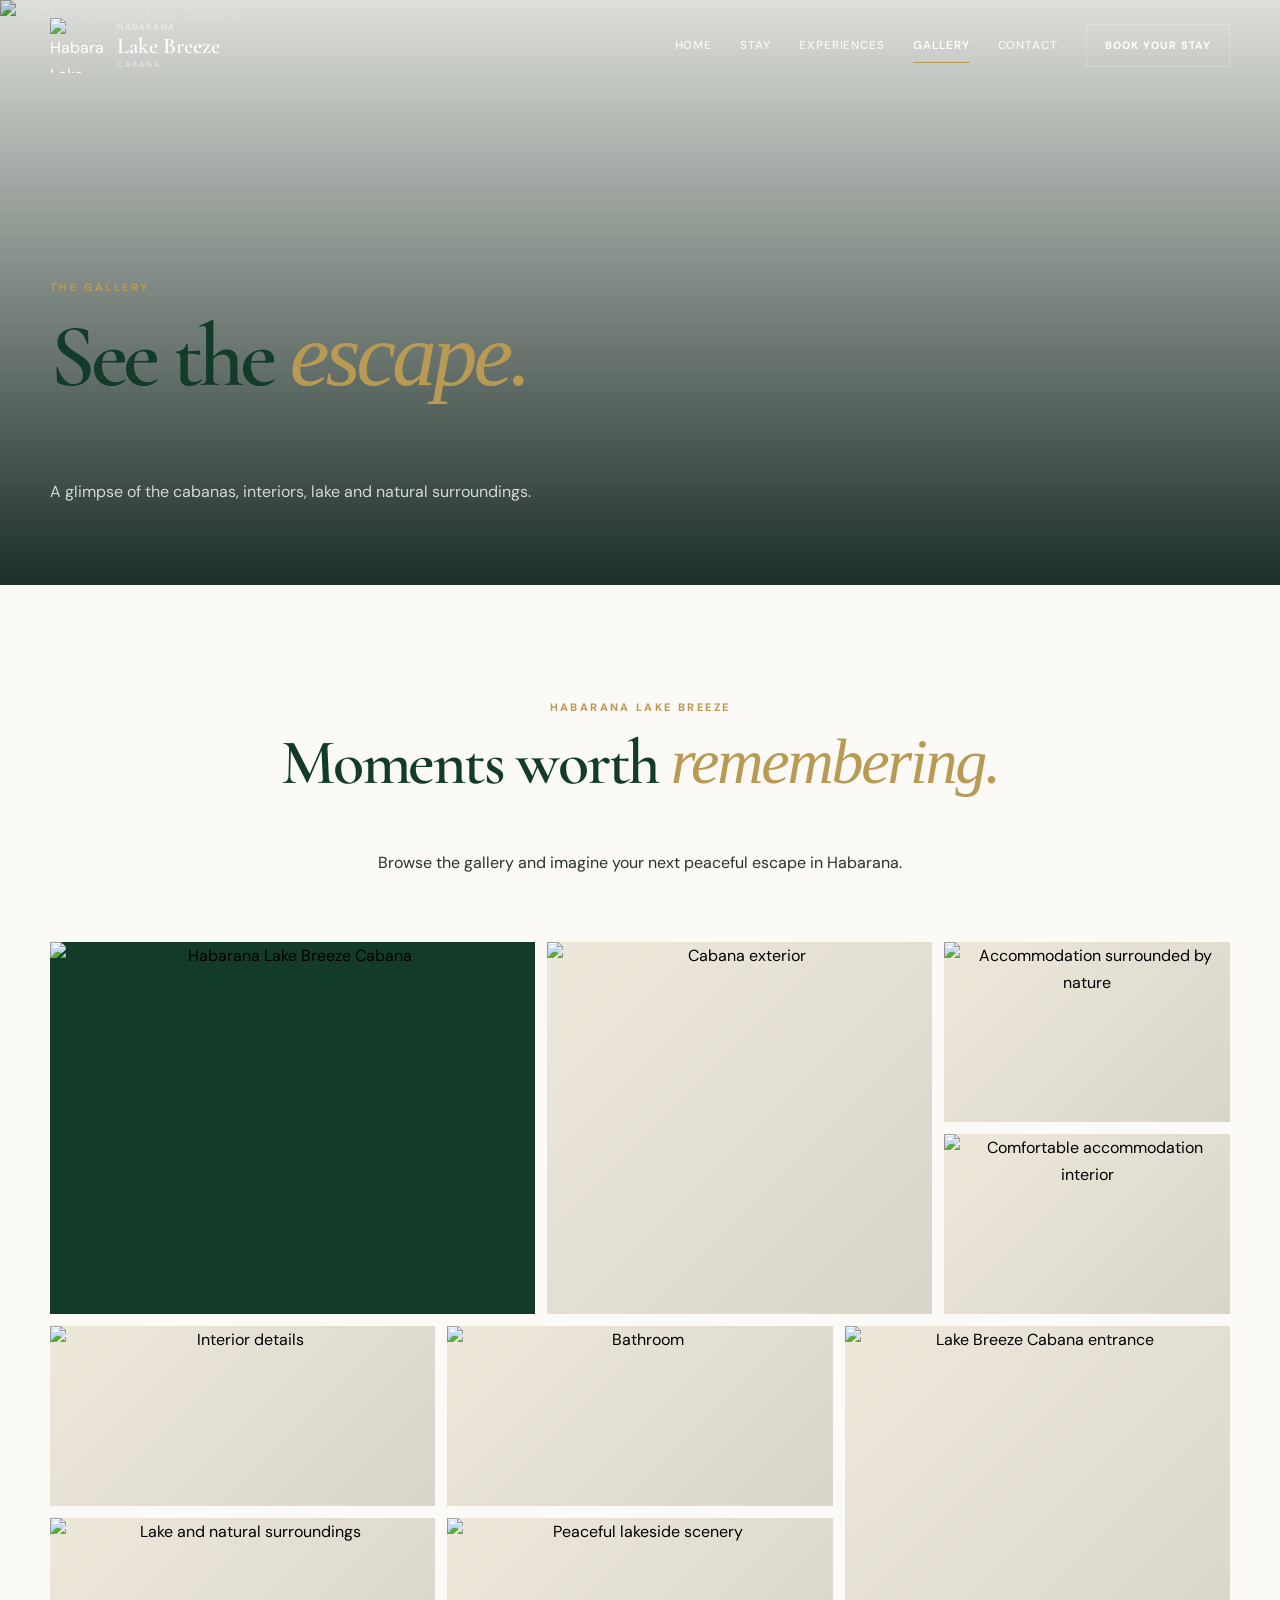
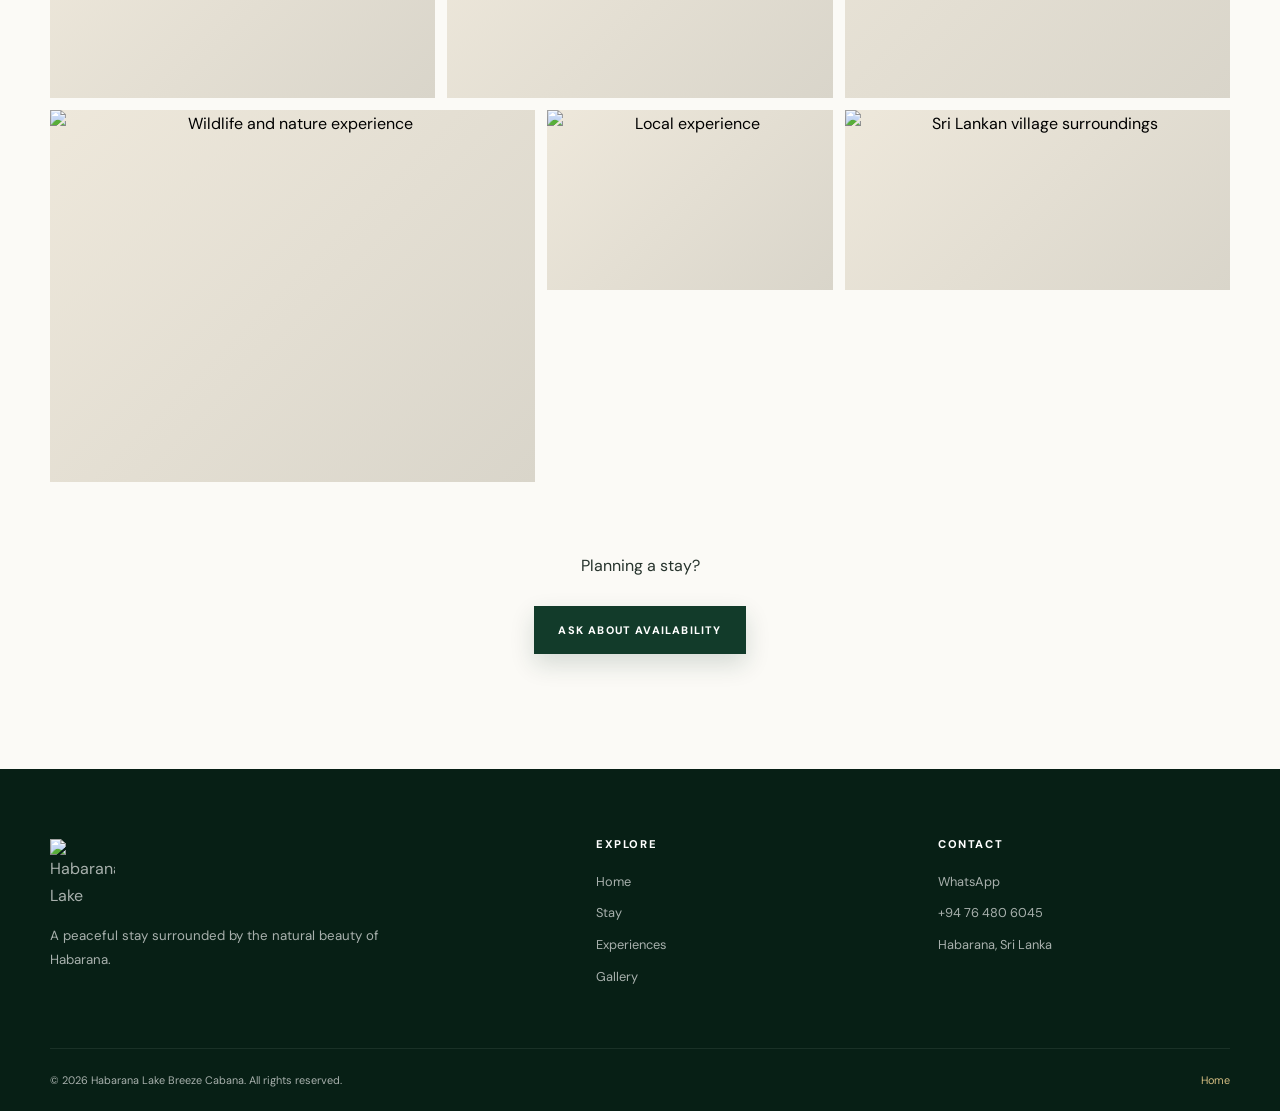
==== commit 1679bebe: "Update image sources in gallery.html" ====
--- a/gallery.html
+++ b/gallery.html
@@ -820,12 +820,12 @@
             <button
                 class="gallery-item"
                 type="button"
-                data-image="images/bathroom.jpg"
+                data-image="images/bathroom-1.jpg"
                 data-caption="Bathroom"
             >
 
                 <img
-                    src="images/bathroom.jpg"
+                    src="images/bathroom-1.jpg"
                     alt="Bathroom"
                     loading="lazy"
                 >
@@ -836,12 +836,12 @@
             <button
                 class="gallery-item"
                 type="button"
-                data-image="images/entrance.jpg"
+                data-image="images/hero.jpg"
                 data-caption="Lake Breeze Cabana entrance"
             >
 
                 <img
-                    src="images/entrance.jpg"
+                    src="images/hero.jpg"
                     alt="Lake Breeze Cabana entrance"
                     loading="lazy"
                 >
--- a/css/style.css
+++ b/css/style.css
@@ -3,99 +3,175 @@
    MASTER STYLESHEET
 ========================================================= */
 
-/* =========================================================
-   1. RESET
+
+/* =========================================================
+   1. VARIABLES
+========================================================= */
+
+:root {
+
+    --green-950: #071f15;
+    --green-900: #0b2a1c;
+    --green-800: #123b2a;
+    --green-700: #1d5039;
+    --green-600: #35634c;
+
+    --cream: #f7f4ec;
+    --cream-dark: #eee8db;
+    --ivory: #fbfaf6;
+
+    --gold: #b99a55;
+    --gold-light: #d4bd82;
+
+    --text: #26332c;
+    --text-soft: #69746d;
+    --text-light: #8a918b;
+
+    --white: #ffffff;
+
+    --border: #ddd9cf;
+
+    --shadow-small:
+        0 8px 30px rgba(7, 31, 21, .07);
+
+    --shadow-medium:
+        0 20px 60px rgba(7, 31, 21, .10);
+
+    --shadow-large:
+        0 30px 90px rgba(7, 31, 21, .14);
+
+    --container: 1180px;
+
+    --radius-small: 2px;
+
+    --transition:
+        250ms cubic-bezier(.2,.7,.2,1);
+
+}
+
+
+/* =========================================================
+   2. RESET
 ========================================================= */
 
 *,
 *::before,
 *::after {
     box-sizing: border-box;
-    margin: 0;
-    padding: 0;
-}
+}
+
 
 html {
     scroll-behavior: smooth;
-}
+
+    -webkit-text-size-adjust: 100%;
+}
+
 
 body {
-    font-family: "DM Sans", sans-serif;
-    background: #f5f1e8;
-    color: #17271f;
+    margin: 0;
+
+    background: var(--ivory);
+
+    color: var(--text);
+
+    font-family:
+        "DM Sans",
+        Arial,
+        sans-serif;
+
+    font-size: 16px;
+
     line-height: 1.7;
+
     overflow-x: hidden;
 }
+
 
 body.menu-open {
     overflow: hidden;
 }
 
+
 img {
     display: block;
-    width: 100%;
+
     max-width: 100%;
 }
+
+
+button,
+input,
+select,
+textarea {
+    font: inherit;
+}
+
+
+button {
+    cursor: pointer;
+}
+
 
 a {
     color: inherit;
+
     text-decoration: none;
 }
 
-button,
-input,
-textarea,
-select {
-    font: inherit;
-}
-
-button {
-    cursor: pointer;
-}
+
+p,
+h1,
+h2,
+h3,
+h4 {
+    margin-top: 0;
+}
+
+
+p {
+    margin-bottom: 0;
+}
+
 
 ::selection {
-    background: #1d563d;
-    color: #fff;
-}
-
-
-/* =========================================================
-   2. VARIABLES
-========================================================= */
-
-:root {
-    --green-950: #09291c;
-    --green-900: #0d3323;
-    --green-800: #123b2a;
-    --green-700: #1d563d;
-    --green-600: #2d6a4b;
-
-    --cream: #f5f1e8;
-    --cream-light: #fbf9f3;
-    --cream-dark: #e9e1d1;
-
-    --gold: #b99a55;
-    --gold-light: #d4bd82;
-
-    --text: #17271f;
-    --muted: #657066;
-    --white: #ffffff;
-
-    --container: 1200px;
-
-    --shadow-soft:
-        0 20px 60px rgba(9, 41, 28, 0.08);
-
-    --shadow-card:
-        0 18px 50px rgba(9, 41, 28, 0.10);
-
-    --transition:
-        300ms cubic-bezier(.2,.8,.2,1);
-}
-
-
-/* =========================================================
-   3. GLOBAL
+    background: var(--green-800);
+
+    color: var(--white);
+}
+
+
+/* =========================================================
+   3. ACCESSIBILITY
+========================================================= */
+
+:focus-visible {
+    outline:
+        3px solid var(--gold);
+
+    outline-offset: 4px;
+}
+
+
+@media (prefers-reduced-motion: reduce) {
+
+    html {
+        scroll-behavior: auto;
+    }
+
+    *,
+    *::before,
+    *::after {
+        animation-duration: .01ms !important;
+        animation-iteration-count: 1 !important;
+        transition-duration: .01ms !important;
+    }
+
+}
+
+
+/* =========================================================
+   4. GLOBAL CONTAINER
 ========================================================= */
 
 .container {
@@ -107,80 +183,100 @@
     margin-inline: auto;
 }
 
+
 .section {
-    padding: 110px 0;
-}
-
-.eyebrow {
-    color: var(--gold);
-    font-size: 0.75rem;
-    font-weight: 700;
-    letter-spacing: 0.22em;
-    text-transform: uppercase;
-    margin-bottom: 18px;
-}
+    padding:
+        clamp(75px, 9vw, 125px)
+        0;
+}
+
+
+/* =========================================================
+   5. TYPOGRAPHY
+========================================================= */
 
 h1,
 h2,
+h3,
+h4 {
+    font-family:
+        "Cormorant Garamond",
+        Georgia,
+        serif;
+
+    font-weight: 600;
+
+    color: var(--green-800);
+
+    line-height: 1.03;
+}
+
+
+h1 {
+    font-size:
+        clamp(3.2rem, 7vw, 6.4rem);
+
+    letter-spacing: -.045em;
+}
+
+
+h2 {
+    font-size:
+        clamp(2.5rem, 5vw, 4.5rem);
+
+    letter-spacing: -.035em;
+}
+
+
 h3 {
-    font-family: "Cormorant Garamond", serif;
-    font-weight: 600;
-    line-height: 1.05;
-}
-
-h1 {
-    font-size: clamp(4rem, 8vw, 7.8rem);
-}
-
-h2 {
-    font-size: clamp(3rem, 5vw, 5.2rem);
-}
-
-h3 {
-    font-size: 2rem;
-}
+    font-size:
+        clamp(1.55rem, 2.5vw, 2.2rem);
+}
+
 
 h1 span,
 h2 span {
     color: var(--gold);
-}
-
-p {
-    color: var(--muted);
-}
-
-.text-link {
-    display: inline-flex;
-    align-items: center;
-    gap: 10px;
-
-    color: var(--green-800);
-
-    font-weight: 700;
-
-    border-bottom: 1px solid var(--gold);
-
-    padding-bottom: 5px;
-
-    transition:
-        gap var(--transition),
-        color var(--transition);
-}
-
-.text-link:hover {
-    gap: 16px;
-    color: var(--green-600);
-}
-
-
-/* =========================================================
-   4. HEADER
+
+    font-style: italic;
+
+    font-weight: 500;
+}
+
+
+.eyebrow {
+    margin-bottom: 15px;
+
+    color: var(--gold);
+
+    font-size: .68rem;
+
+    font-weight: 800;
+
+    letter-spacing: .22em;
+
+    line-height: 1.3;
+
+    text-transform: uppercase;
+}
+
+
+/* =========================================================
+   6. HEADER
 ========================================================= */
 
 .site-header {
     position: fixed;
-    inset: 0 0 auto 0;
-    z-index: 1000;
+
+    top: 0;
+    left: 0;
+    right: 0;
+
+    z-index: 2000;
+
+    padding: 18px 0;
+
+    color: var(--white);
 
     transition:
         background var(--transition),
@@ -188,127 +284,187 @@
         padding var(--transition);
 }
 
+
 .site-header.scrolled {
-    background: rgba(9, 41, 28, 0.94);
-    backdrop-filter: blur(18px);
-    box-shadow: 0 10px 40px rgba(0, 0, 0, 0.12);
-}
+    padding: 11px 0;
+
+    background:
+        rgba(7,31,21,.96);
+
+    box-shadow:
+        0 8px 35px rgba(0,0,0,.13);
+
+    backdrop-filter: blur(12px);
+}
+
 
 .header-inner {
-    min-height: 92px;
-
     display: flex;
+
     align-items: center;
+
     justify-content: space-between;
 
-    gap: 30px;
-}
+    gap: 25px;
+}
+
+
+/* Brand */
 
 .brand {
-    display: flex;
+    display: inline-flex;
+
     align-items: center;
+
     gap: 12px;
 
-    color: #fff;
-
-    z-index: 1002;
-}
+    flex-shrink: 0;
+}
+
 
 .brand-logo {
-    width: 54px;
-    height: 54px;
+    width: 55px;
+    height: 55px;
 
     object-fit: contain;
 }
+
 
 .brand-text {
     display: flex;
+
     flex-direction: column;
 
     line-height: 1;
 }
 
+
 .brand-text span {
-    font-size: 0.65rem;
-    letter-spacing: 0.18em;
+    font-size: .55rem;
+
+    letter-spacing: .18em;
+
     text-transform: uppercase;
-    opacity: 0.8;
-}
+
+    opacity: .7;
+}
+
 
 .brand-text strong {
-    font-family: "Cormorant Garamond", serif;
-    font-size: 1.35rem;
+    margin: 3px 0;
+
+    font-family:
+        "Cormorant Garamond",
+        Georgia,
+        serif;
+
+    font-size: 1.4rem;
+
     font-weight: 600;
 }
 
+
 .brand-text small {
-    color: var(--gold-light);
-    font-size: 0.6rem;
-    letter-spacing: 0.2em;
+    font-size: .5rem;
+
+    letter-spacing: .24em;
+
     text-transform: uppercase;
-    margin-top: 4px;
-}
+
+    opacity: .65;
+}
+
+
+/* Navigation */
 
 .main-nav {
     display: flex;
+
     align-items: center;
-    gap: 30px;
-}
+
+    gap: 28px;
+}
+
 
 .nav-link {
     position: relative;
 
-    color: rgba(255,255,255,.88);
-
-    font-size: 0.88rem;
+    color: rgba(255,255,255,.78);
+
+    font-size: .72rem;
+
     font-weight: 600;
 
-    transition: color var(--transition);
-}
+    letter-spacing: .08em;
+
+    text-transform: uppercase;
+
+    transition:
+        color var(--transition);
+}
+
 
 .nav-link::after {
     content: "";
 
     position: absolute;
+
     left: 0;
+    right: 100%;
     bottom: -8px;
 
-    width: 0;
     height: 1px;
 
     background: var(--gold);
 
-    transition: width var(--transition);
-}
+    transition:
+        right var(--transition);
+}
+
 
 .nav-link:hover,
 .nav-link.active {
-    color: #fff;
-}
+    color: var(--white);
+}
+
 
 .nav-link:hover::after,
 .nav-link.active::after {
-    width: 100%;
-}
+    right: 0;
+}
+
 
 .nav-book {
+    padding:
+        11px 18px;
+
+    border:
+        1px solid rgba(255,255,255,.28);
+
+    color: var(--white);
+
+    font-size: .67rem;
+
+    font-weight: 800;
+
+    letter-spacing: .1em;
+
+    text-transform: uppercase;
+
+    transition:
+        background var(--transition),
+        border-color var(--transition);
+}
+
+
+.nav-book:hover {
     background: var(--gold);
-    color: var(--green-950);
-
-    padding: 13px 21px;
-
-    font-size: 0.82rem;
-    font-weight: 800;
-
-    transition:
-        transform var(--transition),
-        background var(--transition);
-}
-
-.nav-book:hover {
-    transform: translateY(-2px);
-    background: var(--gold-light);
-}
+
+    border-color: var(--gold);
+}
+
+
+/* Mobile menu button */
 
 .menu-toggle {
     display: none;
@@ -316,42 +472,53 @@
     width: 46px;
     height: 46px;
 
-    border: 1px solid rgba(255,255,255,.35);
+    padding: 0;
+
+    border: 1px solid rgba(255,255,255,.3);
+
     background: transparent;
 
-    align-items: center;
-    justify-content: center;
-    flex-direction: column;
-    gap: 5px;
-
-    z-index: 1002;
-}
+    color: var(--white);
+}
+
 
 .menu-toggle span {
-    width: 20px;
+    display: block;
+
+    width: 19px;
     height: 1px;
-    background: #fff;
+
+    margin: 5px auto;
+
+    background: currentColor;
 
     transition:
         transform var(--transition),
         opacity var(--transition);
 }
 
+
 .menu-toggle.active span:nth-child(1) {
-    transform: translateY(6px) rotate(45deg);
-}
+    transform:
+        translateY(6px)
+        rotate(45deg);
+}
+
 
 .menu-toggle.active span:nth-child(2) {
     opacity: 0;
 }
 
+
 .menu-toggle.active span:nth-child(3) {
-    transform: translateY(-6px) rotate(-45deg);
-}
-
-
-/* =========================================================
-   5. HERO
+    transform:
+        translateY(-6px)
+        rotate(-45deg);
+}
+
+
+/* =========================================================
+   7. HERO
 ========================================================= */
 
 .hero {
@@ -360,612 +527,360 @@
     min-height: 100svh;
 
     display: flex;
+
     align-items: center;
 
     isolation: isolate;
 
-    color: #fff;
-}
-
-.hero-background,
-.hero-overlay {
+    color: var(--white);
+}
+
+
+.hero::before {
+    content: "";
+
     position: absolute;
+
     inset: 0;
 
     z-index: -2;
-}
-
-.hero-background img {
-    width: 100%;
-    height: 100%;
-
-    object-fit: cover;
-}
-
-.hero-overlay {
-    z-index: -1;
 
     background:
         linear-gradient(
             90deg,
-            rgba(4, 24, 16, 0.84) 0%,
-            rgba(4, 24, 16, 0.54) 45%,
-            rgba(4, 24, 16, 0.18) 100%
+            rgba(5,25,17,.82),
+            rgba(5,25,17,.28)
         );
 }
 
+
 .hero-content {
-    padding-top: 90px;
     max-width: 850px;
-}
+
+    padding-top: 100px;
+}
+
 
 .hero .eyebrow {
     color: var(--gold-light);
 }
 
-.hero-description {
+
+.hero h1 {
+    color: var(--white);
+
+    max-width: 900px;
+}
+
+
+.hero-text {
     max-width: 650px;
 
-    margin-top: 28px;
-
-    color: rgba(255,255,255,.82);
-
-    font-size: clamp(1rem, 1.5vw, 1.2rem);
-}
+    margin-top: 25px;
+
+    color: rgba(255,255,255,.78);
+
+    font-size:
+        clamp(.95rem, 1.4vw, 1.15rem);
+}
+
 
 .hero-actions {
     display: flex;
+
     flex-wrap: wrap;
-    gap: 14px;
-
-    margin-top: 38px;
-}
+
+    gap: 12px;
+
+    margin-top: 35px;
+}
+
+
+/* =========================================================
+   8. BUTTONS
+========================================================= */
 
 .btn {
     display: inline-flex;
 
     align-items: center;
+
     justify-content: center;
 
-    min-height: 52px;
-
-    padding: 0 25px;
+    min-height: 48px;
+
+    padding:
+        12px 23px;
 
     border: 1px solid transparent;
 
-    font-size: 0.82rem;
+    font-size: .68rem;
+
     font-weight: 800;
+
+    letter-spacing: .11em;
+
+    text-transform: uppercase;
 
     transition:
         transform var(--transition),
         background var(--transition),
+        border-color var(--transition),
         color var(--transition),
-        border-color var(--transition);
-}
+        box-shadow var(--transition);
+}
+
 
 .btn:hover {
-    transform: translateY(-3px);
-}
+    transform: translateY(-2px);
+}
+
 
 .btn-primary {
-    background: var(--gold);
-    color: var(--green-950);
-}
+    background: var(--green-800);
+
+    border-color: var(--green-800);
+
+    color: var(--white);
+
+    box-shadow:
+        0 10px 25px rgba(18,59,42,.16);
+}
+
 
 .btn-primary:hover {
-    background: var(--gold-light);
-}
+    background: var(--green-950);
+
+    border-color: var(--green-950);
+}
+
 
 .btn-outline {
-    color: #fff;
-    border-color: rgba(255,255,255,.55);
-}
+    border-color: rgba(255,255,255,.4);
+
+    color: var(--white);
+}
+
 
 .btn-outline:hover {
-    background: #fff;
-    color: var(--green-900);
-}
+    background: rgba(255,255,255,.1);
+
+    border-color: var(--white);
+}
+
 
 .btn-outline-dark {
-    color: var(--green-900);
-    border-color: var(--green-900);
-}
+    border-color: var(--green-800);
+
+    color: var(--green-800);
+}
+
 
 .btn-outline-dark:hover {
-    background: var(--green-900);
-    color: #fff;
-}
-
-.btn-light {
-    background: #fff;
-    color: var(--green-900);
-}
-
-.scroll-indicator {
-    position: absolute;
-
-    bottom: 34px;
-    left: 50%;
-
-    transform: translateX(-50%);
-
-    display: flex;
-    flex-direction: column;
-    align-items: center;
-    gap: 8px;
-
-    color: rgba(255,255,255,.75);
-
-    font-size: 0.65rem;
-    letter-spacing: 0.18em;
-    text-transform: uppercase;
-}
-
-.scroll-line {
-    width: 1px;
-    height: 48px;
-
-    background: rgba(255,255,255,.5);
-}
-
-
-/* =========================================================
-   6. WELCOME
-========================================================= */
-
-.welcome {
-    background: var(--cream-light);
-}
-
-.two-column {
+    background: var(--green-800);
+
+    color: var(--white);
+}
+
+
+/* =========================================================
+   9. GENERAL CARDS
+========================================================= */
+
+.card {
+    background: var(--white);
+
+    box-shadow: var(--shadow-small);
+}
+
+
+.card-image {
+    overflow: hidden;
+}
+
+
+.card-image img {
+    width: 100%;
+
+    height: 100%;
+
+    object-fit: cover;
+
+    transition:
+        transform 700ms ease;
+}
+
+
+.card:hover .card-image img {
+    transform: scale(1.04);
+}
+
+
+/* =========================================================
+   10. ROOM / ACCOMMODATION SECTIONS
+========================================================= */
+
+.rooms-grid {
     display: grid;
 
     grid-template-columns:
-        minmax(0, 1.05fr)
-        minmax(0, .95fr);
-
-    gap: 90px;
-
-    align-items: center;
-}
-
-.section-image {
-    position: relative;
-}
-
-.section-image::after {
-    content: "";
-
-    position: absolute;
-
-    width: 45%;
-    height: 45%;
-
-    right: -22px;
-    bottom: -22px;
-
-    border: 1px solid var(--gold);
-
-    z-index: -1;
-}
-
-.section-image img {
-    aspect-ratio: 4 / 5;
-    object-fit: cover;
-}
-
-.section-content {
-    max-width: 540px;
-}
-
-.section-content p:not(.eyebrow) {
-    margin-top: 20px;
-}
-
-
-/* =========================================================
-   7. STAY
-========================================================= */
-
-.stay-section {
-    background: var(--cream);
-}
-
-.section-heading {
-    display: flex;
-    justify-content: space-between;
-    align-items: end;
-
-    gap: 40px;
-
-    margin-bottom: 55px;
-}
-
-.section-heading > div {
-    max-width: 760px;
-}
-
-.room-grid {
-    display: grid;
-
-    grid-template-columns:
-        repeat(3, minmax(0, 1fr));
-
-    gap: 24px;
-}
+        repeat(3, 1fr);
+
+    gap: 22px;
+}
+
 
 .room-card {
-    background: var(--cream-light);
-
-    box-shadow: var(--shadow-card);
-
-    transition:
-        transform var(--transition),
-        box-shadow var(--transition);
-}
-
-.room-card:hover {
-    transform: translateY(-7px);
-
-    box-shadow:
-        0 25px 70px rgba(9,41,28,.14);
-}
-
-.room-image {
     overflow: hidden;
-}
-
-.room-image img {
+
+    background: var(--white);
+
+    box-shadow: var(--shadow-small);
+}
+
+
+.room-card-image {
     aspect-ratio: 4 / 3;
-    object-fit: cover;
-
-    transition: transform 700ms ease;
-}
-
-.room-card:hover .room-image img {
-    transform: scale(1.05);
-}
-
-.room-info {
-    padding: 30px;
-}
-
-.card-label {
-    color: var(--gold);
-
-    font-size: 0.68rem;
-    font-weight: 800;
-
-    letter-spacing: .16em;
-    text-transform: uppercase;
-}
-
-.room-info h3 {
-    margin-top: 8px;
-}
-
-.room-info p:not(.card-label) {
-    margin: 13px 0 20px;
-}
-
-.room-info a {
-    color: var(--green-700);
-
-    font-size: .82rem;
-    font-weight: 800;
-}
-
-
-/* =========================================================
-   8. FEATURE
-========================================================= */
-
-.feature-section {
-    display: grid;
-
-    grid-template-columns: 1fr 1fr;
-
-    min-height: 680px;
-
-    background: var(--green-900);
-}
-
-.feature-image {
-    min-height: 500px;
-}
-
-.feature-image img {
+
+    overflow: hidden;
+}
+
+
+.room-card-image img {
     width: 100%;
     height: 100%;
 
     object-fit: cover;
-}
-
-.feature-content {
+
+    transition:
+        transform 700ms ease;
+}
+
+
+.room-card:hover
+.room-card-image img {
+    transform: scale(1.045);
+}
+
+
+.room-card-content {
+    padding: 28px;
+}
+
+
+.room-card-content p {
+    margin-top: 12px;
+
+    color: var(--text-soft);
+
+    font-size: .88rem;
+}
+
+
+.room-meta {
     display: flex;
-    flex-direction: column;
-    justify-content: center;
-
-    padding:
-        clamp(50px, 8vw, 110px);
-}
-
-.feature-content h2 {
-    color: #fff;
-
-    max-width: 650px;
-}
-
-.feature-content p:not(.eyebrow) {
-    color: rgba(255,255,255,.68);
-
-    max-width: 550px;
+
+    flex-wrap: wrap;
+
+    gap: 10px 18px;
 
     margin-top: 20px;
-}
-
-.feature-content .btn {
-    align-self: flex-start;
-    margin-top: 35px;
-}
-
-
-/* =========================================================
-   9. EXPERIENCES
-========================================================= */
-
-.experiences {
-    background: var(--cream-light);
-}
-
-.section-heading.centered {
-    display: block;
-
-    max-width: 720px;
-
-    margin-inline: auto;
-
-    text-align: center;
-}
-
-.section-heading.centered > p {
-    margin-top: 18px;
-}
-
-.experience-grid {
+
+    padding-top: 17px;
+
+    border-top:
+        1px solid var(--border);
+
+    color: var(--text-soft);
+
+    font-size: .73rem;
+}
+
+
+.room-card .btn {
+    margin-top: 24px;
+}
+
+
+/* =========================================================
+   11. FEATURED SECTIONS
+========================================================= */
+
+.split-section {
     display: grid;
 
     grid-template-columns:
-        repeat(3, minmax(0, 1fr));
-
-    gap: 22px;
-
-    margin-top: 55px;
-}
-
-.experience-card {
-    position: relative;
-
-    min-height: 480px;
-
+        1fr 1fr;
+
+    min-height: 600px;
+}
+
+
+.split-image {
     overflow: hidden;
-
-    background: var(--green-900);
-}
-
-.experience-card::after {
-    content: "";
-
-    position: absolute;
-    inset: 0;
-
-    background:
-        linear-gradient(
-            to top,
-            rgba(4,22,14,.92),
-            rgba(4,22,14,.05) 70%
-        );
-}
-
-.experience-card img {
+}
+
+
+.split-image img {
     width: 100%;
     height: 100%;
 
     object-fit: cover;
-
-    transition: transform 700ms ease;
-}
-
-.experience-card:hover img {
-    transform: scale(1.06);
-}
-
-.experience-card > div {
-    position: absolute;
-
-    left: 28px;
-    right: 28px;
-    bottom: 28px;
-
-    z-index: 2;
-}
-
-.experience-card span {
-    color: var(--gold-light);
-
-    font-size: .68rem;
-    font-weight: 800;
-
-    letter-spacing: .16em;
-    text-transform: uppercase;
-}
-
-.experience-card h3 {
-    color: #fff;
-
-    margin: 5px 0 12px;
-}
-
-.experience-card a {
-    color: #fff;
-
-    font-size: .8rem;
-    font-weight: 700;
-}
-
-
-/* =========================================================
-   10. GALLERY
-========================================================= */
-
-.gallery-preview {
-    background: var(--cream);
-}
-
-.gallery-grid {
-    display: grid;
-
-    grid-template-columns:
-        repeat(12, 1fr);
-
-    grid-auto-rows: 180px;
-
-    gap: 12px;
-}
-
-.gallery-grid img {
-    height: 100%;
-
-    object-fit: cover;
-
-    transition:
-        transform 500ms ease,
-        filter 500ms ease;
-}
-
-.gallery-grid img:hover {
-    transform: scale(1.015);
-    filter: brightness(.9);
-}
-
-.gallery-grid img:nth-child(1) {
-    grid-column: span 5;
-    grid-row: span 2;
-}
-
-.gallery-grid img:nth-child(2) {
-    grid-column: span 4;
-    grid-row: span 2;
-}
-
-.gallery-grid img:nth-child(3) {
-    grid-column: span 3;
-}
-
-.gallery-grid img:nth-child(4) {
-    grid-column: span 3;
-}
-
-.gallery-grid img:nth-child(5) {
-    grid-column: span 4;
-}
-
-
-/* =========================================================
-   11. LOCATION
-========================================================= */
-
-.location-section {
-    background:
-        linear-gradient(
-            135deg,
-            var(--cream-light),
-            #eae2d2
-        );
-
-    padding: 100px 0;
-}
-
-.location-inner {
-    display: grid;
-
-    grid-template-columns:
-        1.2fr .8fr;
-
-    gap: 80px;
-
-    align-items: center;
-}
-
-.location-inner h2 {
+}
+
+
+.split-content {
+    display: flex;
+
+    flex-direction: column;
+
+    justify-content: center;
+
+    padding:
+        clamp(40px, 7vw, 100px);
+}
+
+
+.split-content p:not(.eyebrow) {
+    margin-top: 20px;
+
+    color: var(--text-soft);
+
+    max-width: 580px;
+}
+
+
+/* =========================================================
+   12. CTA
+========================================================= */
+
+.booking-cta {
+    padding:
+        clamp(80px, 10vw, 130px)
+        20px;
+
+    text-align: center;
+
+    background: var(--cream-dark);
+}
+
+
+.booking-cta h2 {
+    max-width: 850px;
+
+    margin-inline: auto;
+}
+
+
+.booking-cta > p:not(.eyebrow) {
     max-width: 650px;
-}
-
-.location-inner > div:first-child > p:not(.eyebrow) {
-    max-width: 550px;
-
-    margin: 20px 0 30px;
-}
-
-.location-card {
-    background: var(--green-900);
-    color: #fff;
-
-    padding: 45px;
-
-    box-shadow: var(--shadow-soft);
-}
-
-.location-icon {
-    font-size: 1.5rem;
-
-    margin-bottom: 20px;
-}
-
-.location-card h3 {
-    color: #fff;
-}
-
-.location-card p {
-    color: rgba(255,255,255,.65);
-
-    margin: 15px 0 20px;
-}
-
-.location-card a {
-    color: var(--gold-light);
-
-    font-weight: 700;
-}
-
-
-/* =========================================================
-   12. BOOKING CTA
-========================================================= */
-
-.booking-cta {
-    padding: 120px 20px;
-
-    background: var(--cream-light);
-
-    text-align: center;
-}
-
-.booking-cta > .container {
-    max-width: 850px;
-}
-
-.booking-cta h2 {
-    max-width: 760px;
-    margin-inline: auto;
-}
-
-.booking-cta p:not(.eyebrow) {
-    max-width: 600px;
 
     margin:
-        22px auto 0;
-}
+        20px auto 0;
+
+    color: var(--text-soft);
+}
+
 
 .booking-cta .hero-actions {
     justify-content: center;
@@ -979,37 +894,47 @@
 .site-footer {
     background: var(--green-950);
 
-    color: #fff;
-
-    padding: 75px 0 25px;
-}
+    color: rgba(255,255,255,.65);
+
+    padding-top: 70px;
+}
+
 
 .footer-grid {
     display: grid;
 
     grid-template-columns:
-        1.5fr .7fr .8fr;
-
-    gap: 70px;
-}
+        1.7fr 1fr 1fr;
+
+    gap: 50px;
+
+    padding-bottom: 60px;
+}
+
 
 .footer-brand img {
-    width: 70px;
-    height: 70px;
+    width: 65px;
+
+    height: 65px;
 
     object-fit: contain;
 
-    margin-bottom: 18px;
-}
+    margin-bottom: 20px;
+}
+
 
 .footer-brand p {
     max-width: 330px;
 
-    color: rgba(255,255,255,.58);
-}
+    font-size: .83rem;
+
+    line-height: 1.8;
+}
+
 
 .footer-column {
     display: flex;
+
     flex-direction: column;
 
     align-items: flex-start;
@@ -1017,48 +942,61 @@
     gap: 10px;
 }
 
+
 .footer-column h3 {
-    color: #fff;
-
-    font-size: 1.35rem;
-
-    margin-bottom: 8px;
-}
+    color: var(--white);
+
+    font-family:
+        "DM Sans",
+        Arial,
+        sans-serif;
+
+    font-size: .7rem;
+
+    font-weight: 800;
+
+    letter-spacing: .14em;
+
+    text-transform: uppercase;
+
+    margin-bottom: 10px;
+}
+
 
 .footer-column a {
-    color: rgba(255,255,255,.6);
-
-    font-size: .86rem;
-
-    transition: color var(--transition);
-}
+    font-size: .8rem;
+
+    transition:
+        color var(--transition);
+}
+
 
 .footer-column a:hover {
     color: var(--gold-light);
 }
 
+
 .footer-bottom {
     display: flex;
+
     justify-content: space-between;
 
+    align-items: center;
+
     gap: 20px;
 
+    padding:
+        22px 0;
+
     border-top:
-        1px solid rgba(255,255,255,.1);
-
-    margin-top: 60px;
-    padding-top: 22px;
-}
-
-.footer-bottom p,
+        1px solid rgba(255,255,255,.08);
+
+    font-size: .68rem;
+}
+
+
 .footer-bottom a {
-    color: rgba(255,255,255,.42);
-
-    font-size: .72rem;
-}
-
-.footer-bottom a:hover {
-    color: #fff;
+    color: var(--gold-light);
 }
 
 
@@ -1069,26 +1007,28 @@
 .back-to-top {
     position: fixed;
 
-    right: 22px;
-    bottom: 22px;
-
-    width: 46px;
-    height: 46px;
-
-    display: grid;
-    place-items: center;
-
-    border: 0;
-
-    background: var(--green-900);
-    color: #fff;
-
-    box-shadow: var(--shadow-soft);
+    right: 20px;
+    bottom: 20px;
+
+    z-index: 1500;
+
+    width: 45px;
+    height: 45px;
+
+    border: 1px solid var(--green-800);
+
+    background: var(--white);
+
+    color: var(--green-800);
+
+    box-shadow: var(--shadow-small);
 
     opacity: 0;
+
     visibility: hidden;
 
-    transform: translateY(15px);
+    transform:
+        translateY(15px);
 
     transition:
         opacity var(--transition),
@@ -1096,299 +1036,292 @@
         transform var(--transition);
 }
 
+
 .back-to-top.visible {
     opacity: 1;
+
     visibility: visible;
 
     transform: translateY(0);
 }
 
+
 .back-to-top:hover {
-    background: var(--gold);
-    color: var(--green-950);
-}
-
-
-/* =========================================================
-   15. REVEAL ANIMATION
-========================================================= */
-
-.reveal {
-    opacity: 0;
-    transform: translateY(25px);
-
-    transition:
-        opacity 800ms ease,
-        transform 800ms ease;
-}
-
-.reveal.visible {
+    background: var(--green-800);
+
+    color: var(--white);
+}
+
+
+/* =========================================================
+   15. IMAGE FALLBACK
+========================================================= */
+
+.image-error {
+    min-height: 150px;
+
+    background:
+        linear-gradient(
+            135deg,
+            var(--cream-dark),
+            #d9d5ca
+        );
+
+    object-fit: none;
+}
+
+
+/* =========================================================
+   16. LOADING / JS READY
+========================================================= */
+
+.js-ready body {
     opacity: 1;
-    transform: translateY(0);
-}
-
-
-/* =========================================================
-   16. MOBILE
+}
+
+
+/* =========================================================
+   17. MOBILE NAVIGATION
 ========================================================= */
 
 @media (max-width: 900px) {
 
-    .section {
-        padding: 80px 0;
-    }
-
     .menu-toggle {
-        display: flex;
-    }
+        display: block;
+    }
+
 
     .main-nav {
         position: fixed;
 
-        inset: 0;
-
+        top: 0;
+        right: 0;
+        bottom: 0;
+
+        width: min(
+            340px,
+            88vw
+        );
+
+        padding:
+            105px 35px 35px;
+
+        display: flex;
+
+        flex-direction: column;
+
+        align-items: flex-start;
+
+        justify-content: flex-start;
+
+        gap: 24px;
+
+        background:
+            var(--green-950);
+
+        box-shadow:
+            -20px 0 70px rgba(0,0,0,.2);
+
+        transform:
+            translateX(105%);
+
+        visibility: hidden;
+
+        transition:
+            transform 350ms ease,
+            visibility 350ms ease;
+    }
+
+
+    .main-nav.open {
+        transform:
+            translateX(0);
+
+        visibility: visible;
+    }
+
+
+    .main-nav .nav-link {
+        font-size: .85rem;
+    }
+
+
+    .nav-book {
         width: 100%;
-        height: 100svh;
-
-        background: var(--green-950);
-
-        display: flex;
+
+        text-align: center;
+
+        margin-top: 10px;
+    }
+
+
+    .rooms-grid {
+        grid-template-columns:
+            repeat(2, 1fr);
+    }
+
+
+    .split-section {
+        grid-template-columns: 1fr;
+    }
+
+
+    .split-image {
+        min-height: 420px;
+    }
+
+
+    .footer-grid {
+        grid-template-columns:
+            1.4fr 1fr;
+    }
+
+}
+
+
+/* =========================================================
+   18. TABLET
+========================================================= */
+
+@media (max-width: 700px) {
+
+    .container {
+        width:
+            min(
+                calc(100% - 30px),
+                var(--container)
+            );
+    }
+
+
+    .section {
+        padding:
+            70px 0;
+    }
+
+
+    .rooms-grid {
+        grid-template-columns: 1fr;
+    }
+
+
+    .footer-grid {
+        grid-template-columns: 1fr;
+    }
+
+
+    .footer-bottom {
         flex-direction: column;
 
-        justify-content: center;
-        align-items: center;
-
-        gap: 28px;
-
-        opacity: 0;
-        visibility: hidden;
-
-        pointer-events: none;
-
-        transition:
-            opacity var(--transition),
-            visibility var(--transition);
-    }
-
-    .main-nav.open {
-        opacity: 1;
-        visibility: visible;
-
-        pointer-events: auto;
-    }
-
-    .nav-link {
-        font-family: "Cormorant Garamond", serif;
-
-        font-size: 2rem;
-    }
-
-    .nav-book {
-        margin-top: 10px;
-
-        padding: 15px 25px;
-    }
-
-    .two-column {
-        grid-template-columns: 1fr;
-
-        gap: 60px;
-    }
-
-    .section-content {
-        max-width: 700px;
-    }
-
-    .room-grid,
-    .experience-grid {
-        grid-template-columns: 1fr 1fr;
-    }
-
-    .feature-section {
-        grid-template-columns: 1fr;
-    }
-
-    .feature-image {
-        min-height: 450px;
-    }
-
-    .location-inner {
-        grid-template-columns: 1fr;
-
-        gap: 50px;
-    }
-
-    .footer-grid {
-        grid-template-columns: 1fr 1fr;
-    }
-
-    .footer-brand {
-        grid-column: 1 / -1;
-    }
-}
-
-
-/* =========================================================
-   17. SMALL TABLETS / PHONES
-========================================================= */
-
-@media (max-width: 620px) {
-
-    .container {
-        width: min(
-            calc(100% - 30px),
-            var(--container)
-        );
-    }
-
-    .header-inner {
-        min-height: 78px;
-    }
+        align-items: flex-start;
+    }
+
 
     .brand-logo {
-        width: 45px;
-        height: 45px;
-    }
+        width: 48px;
+        height: 48px;
+    }
+
 
     .brand-text strong {
         font-size: 1.15rem;
     }
 
-    .hero {
-        min-height: 760px;
-    }
+}
+
+
+/* =========================================================
+   19. MOBILE
+========================================================= */
+
+@media (max-width: 500px) {
+
+    body {
+        font-size: 15px;
+    }
+
+
+    .site-header {
+        padding: 13px 0;
+    }
+
+
+    .site-header.scrolled {
+        padding: 9px 0;
+    }
+
 
     .hero-content {
-        padding-top: 80px;
-    }
-
-    h1 {
-        font-size: clamp(3.5rem, 17vw, 5.5rem);
-    }
-
-    h2 {
-        font-size: clamp(2.8rem, 13vw, 4rem);
-    }
-
-    .hero-description {
-        font-size: .95rem;
-    }
+        padding-top: 110px;
+    }
+
 
     .hero-actions {
         flex-direction: column;
+
         align-items: stretch;
     }
+
 
     .hero-actions .btn {
         width: 100%;
     }
 
-    .scroll-indicator {
+
+    .btn {
+        width: 100%;
+    }
+
+
+    .split-image {
+        min-height: 320px;
+    }
+
+
+    .split-content {
+        padding:
+            55px 25px;
+    }
+
+
+    .footer-brand img {
+        width: 55px;
+        height: 55px;
+    }
+
+
+    .back-to-top {
+        right: 14px;
+        bottom: 14px;
+    }
+
+}
+
+
+/* =========================================================
+   20. VERY SMALL SCREENS
+========================================================= */
+
+@media (max-width: 360px) {
+
+    .container {
+        width:
+            calc(100% - 24px);
+    }
+
+
+    .brand-text {
         display: none;
     }
 
-    .section-image::after {
-        right: -10px;
-        bottom: -10px;
-    }
-
-    .section-heading {
-        display: block;
-    }
-
-    .section-heading .text-link {
-        margin-top: 25px;
-    }
-
-    .room-grid,
-    .experience-grid {
-        grid-template-columns: 1fr;
-    }
-
-    .experience-card {
-        min-height: 420px;
-    }
-
-    .gallery-grid {
-        grid-template-columns: 1fr 1fr;
-
-        grid-auto-rows: 160px;
-    }
-
-    .gallery-grid img:nth-child(1),
-    .gallery-grid img:nth-child(2),
-    .gallery-grid img:nth-child(3),
-    .gallery-grid img:nth-child(4),
-    .gallery-grid img:nth-child(5) {
-        grid-column: span 1;
-        grid-row: span 1;
-    }
-
-    .gallery-grid img:nth-child(1) {
-        grid-column: span 2;
-        grid-row: span 2;
-    }
-
-    .gallery-grid img:nth-child(2) {
-        grid-column: span 2;
-    }
-
-    .feature-content {
-        padding: 65px 20px;
-    }
-
-    .location-section {
-        padding: 80px 0;
-    }
-
-    .location-card {
-        padding: 30px;
-    }
-
-    .booking-cta {
-        padding: 85px 20px;
-    }
-
-    .footer-grid {
-        grid-template-columns: 1fr;
-        gap: 40px;
-    }
-
-    .footer-brand {
-        grid-column: auto;
-    }
-
-    .footer-bottom {
-        flex-direction: column;
-    }
-}
-
-
-/* =========================================================
-   18. ACCESSIBILITY
-========================================================= */
-
-:focus-visible {
-    outline: 2px solid var(--gold-light);
-    outline-offset: 4px;
-}
-
-
-/* =========================================================
-   19. REDUCED MOTION
-========================================================= */
-
-@media (prefers-reduced-motion: reduce) {
-
-    html {
-        scroll-behavior: auto;
-    }
-
-    *,
-    *::before,
-    *::after {
-        animation-duration: 0.01ms !important;
-        animation-iteration-count: 1 !important;
-        transition-duration: 0.01ms !important;
-    }
+
+    h1 {
+        font-size: 3rem;
+    }
+
+
+    h2 {
+        font-size: 2.4rem;
+    }
+
   }
